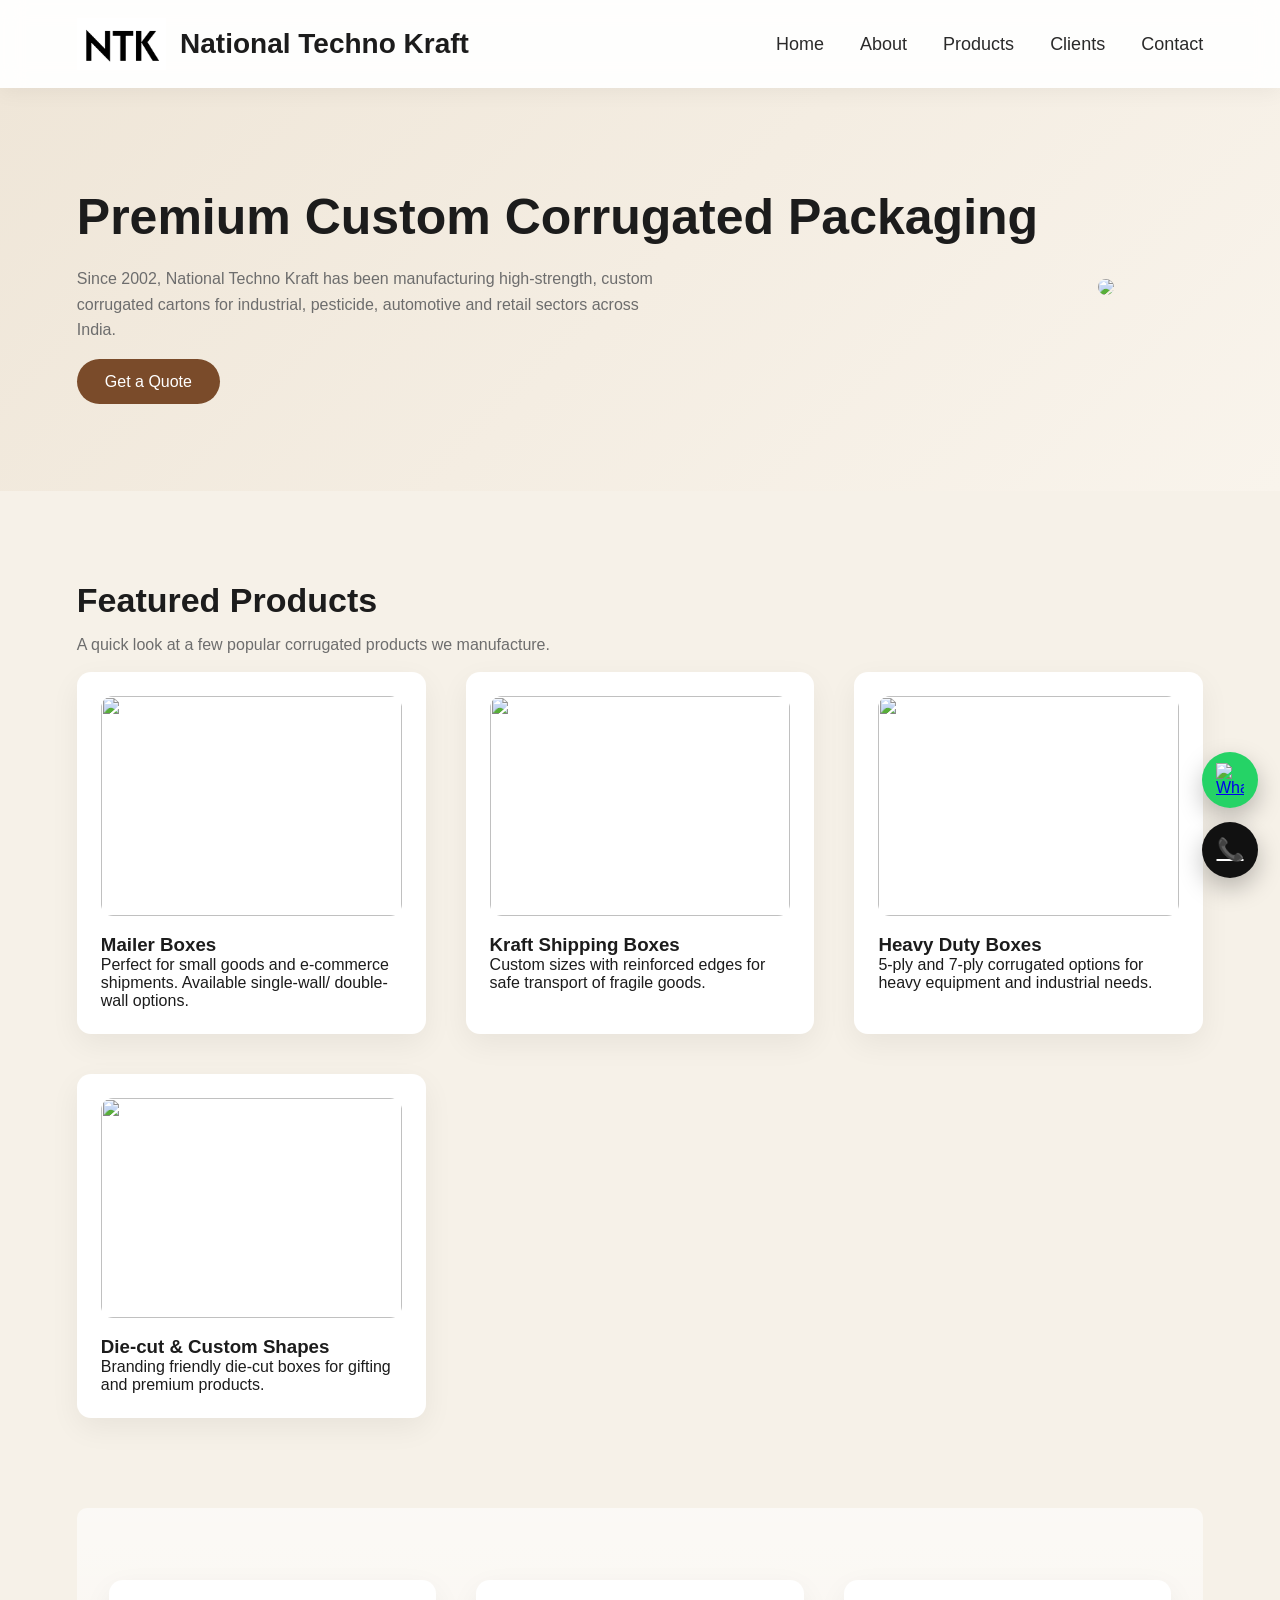
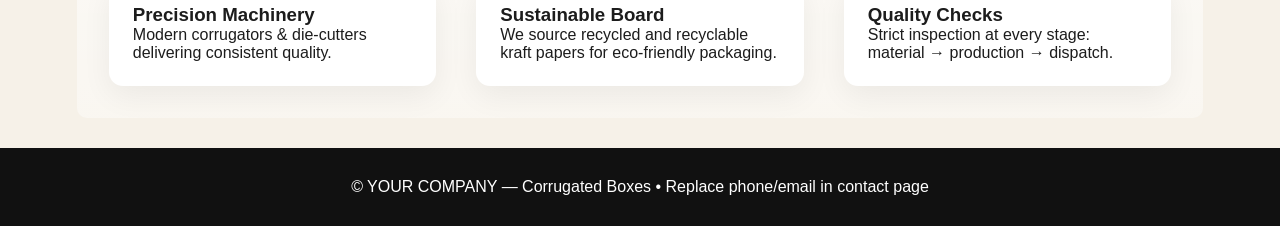
==== index.html @ a1c7ab48 "ddd" ====
<!doctype html>
<html>
<head>
  <meta charset="utf-8">
  <meta name="viewport" content="width=device-width,initial-scale=1">
  <title>YOUR COMPANY — Corrugated Boxes</title>
  <link rel="stylesheet" href="style.css">
</head>
<body>

<!-- NAV -->
<nav>
  <div class="logo brand">
  <img src="image/Capture.PNG" alt="NTK Logo">
  <span>National Techno Kraft</span>
</div>

<div class="menu-toggle">☰</div>

  <div class="navlinks">
    <a href="index.html">Home</a>
    <a href="about.html">About</a>
    <a href="products.html">Products</a>
    <a href="clients.html">Clients</a>
    <a href="contact.html">Contact</a>
  </div>
</nav>

<!-- HERO -->
<header class="hero">
  <div class="hero-inner">
    <div>
      <h1>Premium Custom Corrugated Packaging</h1>
      <p>
        Since 2002, National Techno Kraft has been manufacturing high-strength,
        custom corrugated cartons for industrial, pesticide, automotive
        and retail sectors across India.
      </p>
      <a href="contact.html" class="cta-btn">Get a Quote</a>
    </div>

    <div>
      <img src="image/cb-removebg-preview.png" 
           style="width:100%;max-width:420px;border-radius:14px;">
    </div>
  </div>
</header>

<!-- FEATURED PRODUCTS ON HOME -->
<section>
  <div class="section-title">
    <h2>Featured Products</h2>
  </div>
  <p class="section-sub">A quick look at a few popular corrugated products we manufacture.</p>

  <div class="grid" style="margin-top:18px">
    <div class="card reveal">
      <img src="https://source.unsplash.com/600x400/?mailer,box,kraft" alt="">
      <h3>Mailer Boxes</h3>
      <p>Perfect for small goods and e-commerce shipments. Available single-wall/ double-wall options.</p>
    </div>

    <div class="card reveal">
      <img src="https://source.unsplash.com/600x400/?shipping,box,kraft" alt="">
      <h3>Kraft Shipping Boxes</h3>
      <p>Custom sizes with reinforced edges for safe transport of fragile goods.</p>
    </div>

    <div class="card reveal">
      <img src="https://source.unsplash.com/600x400/?industrial,box,corrugated" alt="">
      <h3>Heavy Duty Boxes</h3>
      <p>5-ply and 7-ply corrugated options for heavy equipment and industrial needs.</p>
    </div>

    <div class="card reveal">
      <img src="https://source.unsplash.com/600x400/?diecut,box,packaging" alt="">
      <h3>Die-cut & Custom Shapes</h3>
      <p>Branding friendly die-cut boxes for gifting and premium products.</p>
    </div>
  </div>
</section>

<!-- WHY CHOOSE US -->
<section style="background:linear-gradient(180deg, rgba(255,255,255,0.6), rgba(255,255,255,0.4));border-radius:10px;margin:0 6% 30px 6%;padding:32px;">
  <div class="grid">
    <div class="card reveal">
      <h3>Precision Machinery</h3>
      <p>Modern corrugators & die-cutters delivering consistent quality.</p>
    </div>
    <div class="card reveal">
      <h3>Sustainable Board</h3>
      <p>We source recycled and recyclable kraft papers for eco-friendly packaging.</p>
    </div>
    <div class="card reveal">
      <h3>Quality Checks</h3>
      <p>Strict inspection at every stage: material → production → dispatch.</p>
    </div>
  </div>
</section>

<footer>
  © YOUR COMPANY — Corrugated Boxes • Replace phone/email in contact page
</footer>

<!-- FLOATING CONTACT -->
<div class="float-wrap">
  <a class="float-btn float-whatsapp" href="https://wa.me/919310332111" target="_blank" title="WhatsApp"><img src="https://upload.wikimedia.org/wikipedia/commons/6/6b/WhatsApp.svg" alt="WhatsApp"></a>
  <a class="float-btn float-call" href="tel:+919310332111" title="Call">📞</a>
</div>

<script src="script.js"></script>
</body>
</html>
---- style.css ----
:root{
--bg-main:#f6f1e8;
--bg-soft:#efe6d8;
--bg-card:#ffffff;
--accent:#7a4b2a;
--accent-light:#a26a42;
--text-dark:#1c1c1c;
--text-muted:#6d6d6d;
--shadow-soft:0 10px 30px rgba(0,0,0,0.06);
--radius:14px;
}

*{box-sizing:border-box;margin:0;padding:0}

body{
font-family:'Poppins',sans-serif;
background:var(--bg-main);
color:var(--text-dark);
}

/* NAVBAR */

nav{
position:sticky;
top:0;
background:rgba(255,255,255,0.9);
backdrop-filter:blur(12px);
-webkit-backdrop-filter:blur(12px);
padding:18px 6%;
display:flex;
align-items:center;
justify-content:space-between;
z-index:1000;
box-shadow:0 4px 20px rgba(0,0,0,0.05);
}

.brand{
display:flex;
align-items:center;
gap:14px;
}

.brand img{height:52px}

.brand span{
font-size:28px;
font-weight:600;
}

/* DESKTOP NAV */

.navlinks{
display:flex;
gap:36px;
}

.navlinks a{
text-decoration:none;
color:#2a2a2a;
font-size:18px;
font-weight:500;
}

/* MOBILE BUTTON */

.menu-toggle{
display:none;
font-size:30px;
cursor:pointer;
color:var(--accent);
}

/* HERO */

.hero{
padding:100px 6%;
background:linear-gradient(135deg,var(--bg-soft),#f9f4ec);
}

.hero-inner{
display:flex;
align-items:center;
gap:60px;
flex-wrap:wrap;
}

.hero h1{
font-size:50px;
margin-bottom:20px;
}

.hero p{
max-width:600px;
color:var(--text-muted);
margin-bottom:30px;
line-height:1.6;
}

.cta-btn{
background:var(--accent);
color:white;
padding:14px 28px;
border-radius:30px;
text-decoration:none;
}

/* SECTIONS */

section{padding:90px 6%}

section h2{font-size:34px;margin-bottom:16px}

.section-sub{color:var(--text-muted);max-width:600px}

/* CARDS */

.grid{
display:grid;
grid-template-columns:repeat(auto-fit,minmax(280px,1fr));
gap:40px;
margin-top:40px;
}

.card{
background:white;
border-radius:14px;
padding:24px;
box-shadow:var(--shadow-soft);
transition:.3s;
}

.card:hover{transform:translateY(-8px)}

.card img{
width:100%;
height:220px;
object-fit:cover;
border-radius:12px;
margin-bottom:18px;
}

/* CLIENTS */

.clients-logos{
display:grid;
grid-template-columns:repeat(auto-fit,minmax(180px,1fr));
gap:30px;
margin-top:40px;
}

.client-logo{
background:white;
padding:20px;
border-radius:14px;
box-shadow:var(--shadow-soft);
display:flex;
justify-content:center;
}

/* FOOTER */

footer{
background:#111;
color:white;
text-align:center;
padding:30px;
}

/* FLOATING BUTTONS */

.float-wrap{
position:fixed;
bottom:22px;
right:22px;
display:flex;
flex-direction:column;
gap:14px;
z-index:9999;
}

.float-btn{
width:56px;
height:56px;
border-radius:50%;
display:flex;
align-items:center;
justify-content:center;
box-shadow:0 10px 25px rgba(0,0,0,.25);
}

.float-whatsapp{background:#25D366}

.float-call{
background:#111;
color:white;
font-size:22px;
}

.float-whatsapp img{width:28px}

/* ANIMATION */

.reveal{
opacity:0;
transform:translateY(40px);
transition:.8s;
}

.reveal.show{
opacity:1;
transform:none;
}

/* MOBILE */

@media(max-width:768px){

.menu-toggle{display:block}

.navlinks{
position:fixed;
top:0;
left:-260px;
height:100vh;
width:240px;
background:linear-gradient(180deg,#f6efe6,#efe3d2);
padding-top:110px;
display:flex;
flex-direction:column;
gap:24px;
box-shadow:6px 0 30px rgba(0,0,0,.15);
transition:.4s;
}

.navlinks.open{left:0}

.navlinks a{
font-size:19px;
padding-left:28px;
color:#7a4b2a;
}

.hero-inner{flex-direction:column}

.hero h1{font-size:32px}

.brand span{font-size:20px}

.brand img{height:40px}

}
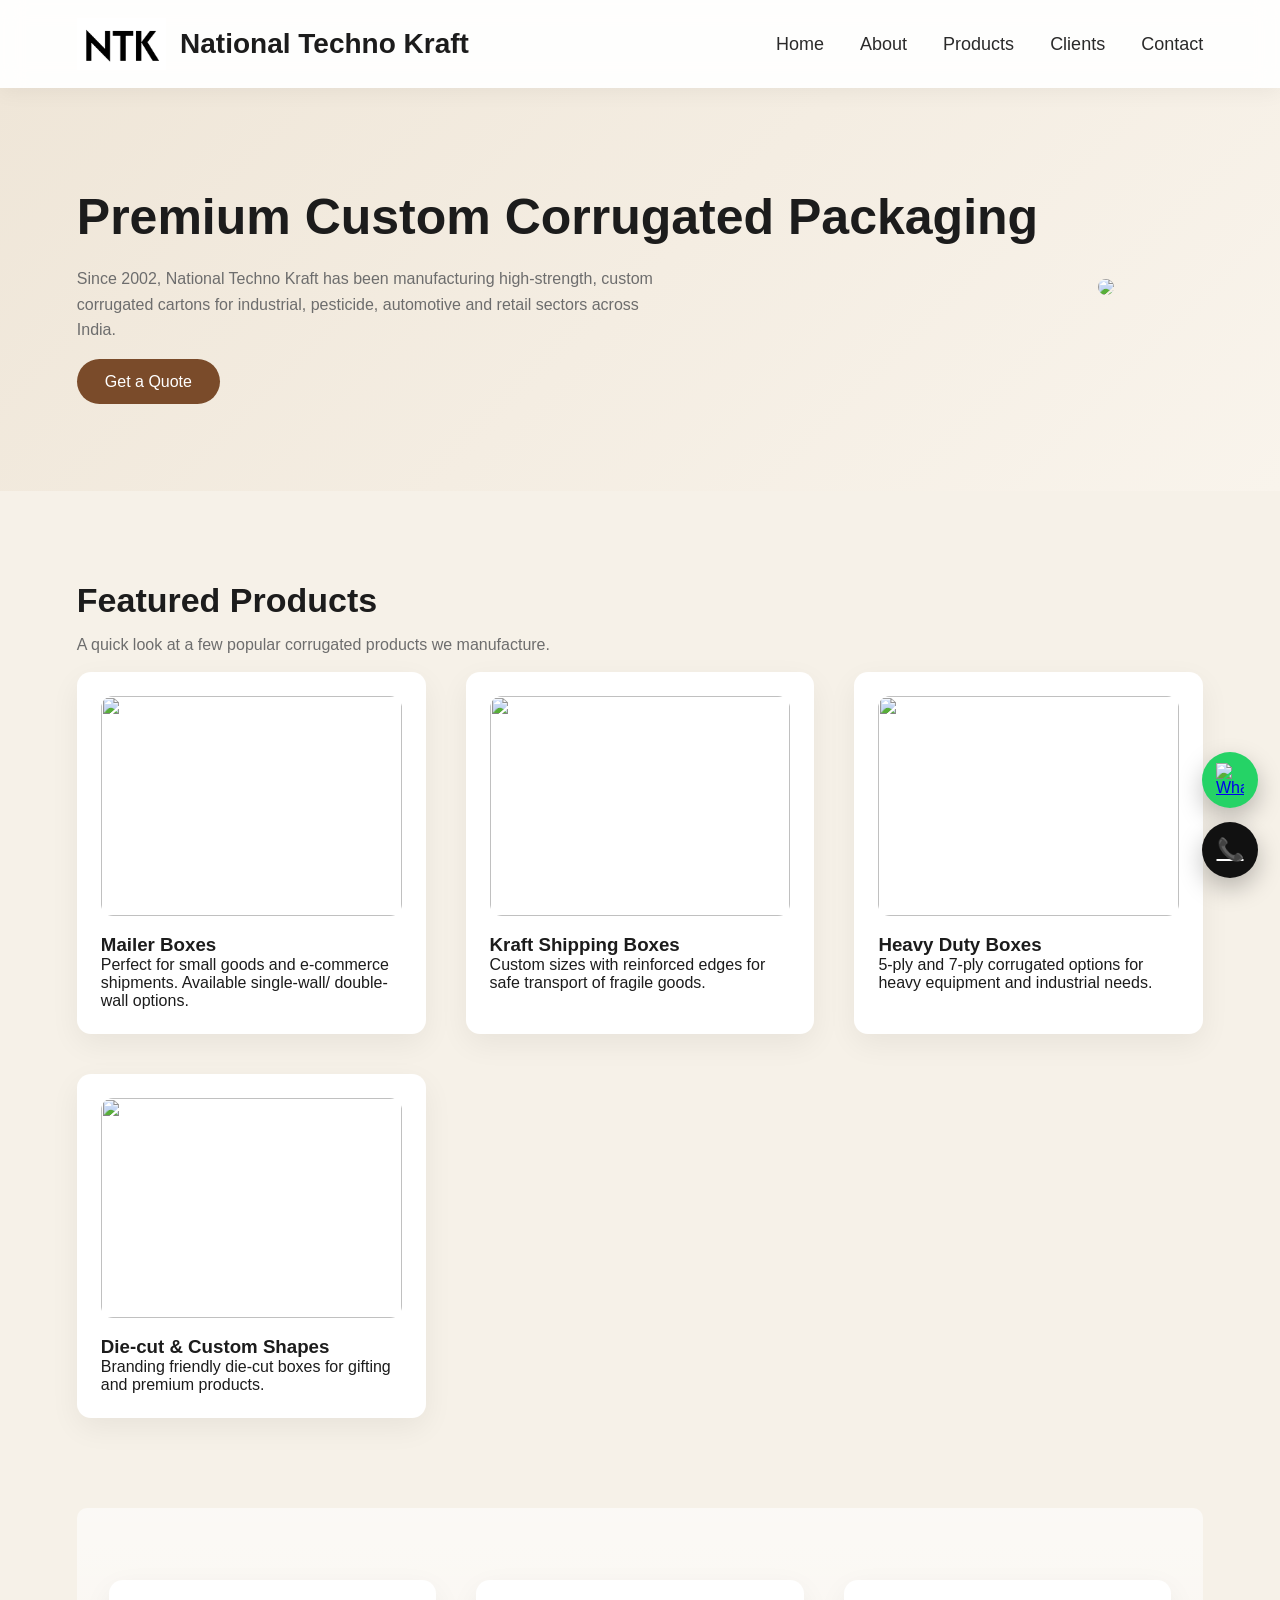
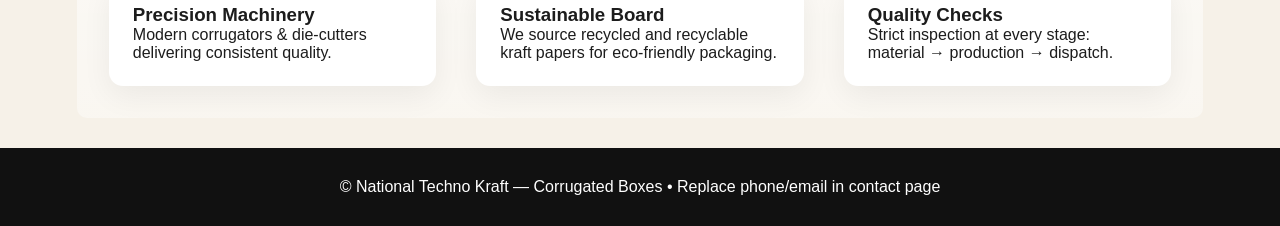
==== commit 931359d7: "push" ====
--- a/index.html
+++ b/index.html
@@ -3,7 +3,7 @@
 <head>
   <meta charset="utf-8">
   <meta name="viewport" content="width=device-width,initial-scale=1">
-  <title>YOUR COMPANY — Corrugated Boxes</title>
+  <title>National Techno Kraft — Corrugated Boxes</title>
   <link rel="stylesheet" href="style.css">
 </head>
 <body>
@@ -99,7 +99,7 @@
 </section>
 
 <footer>
-  © YOUR COMPANY — Corrugated Boxes • Replace phone/email in contact page
+  © National Techno Kraft — Corrugated Boxes • Replace phone/email in contact page
 </footer>
 
 <!-- FLOATING CONTACT -->
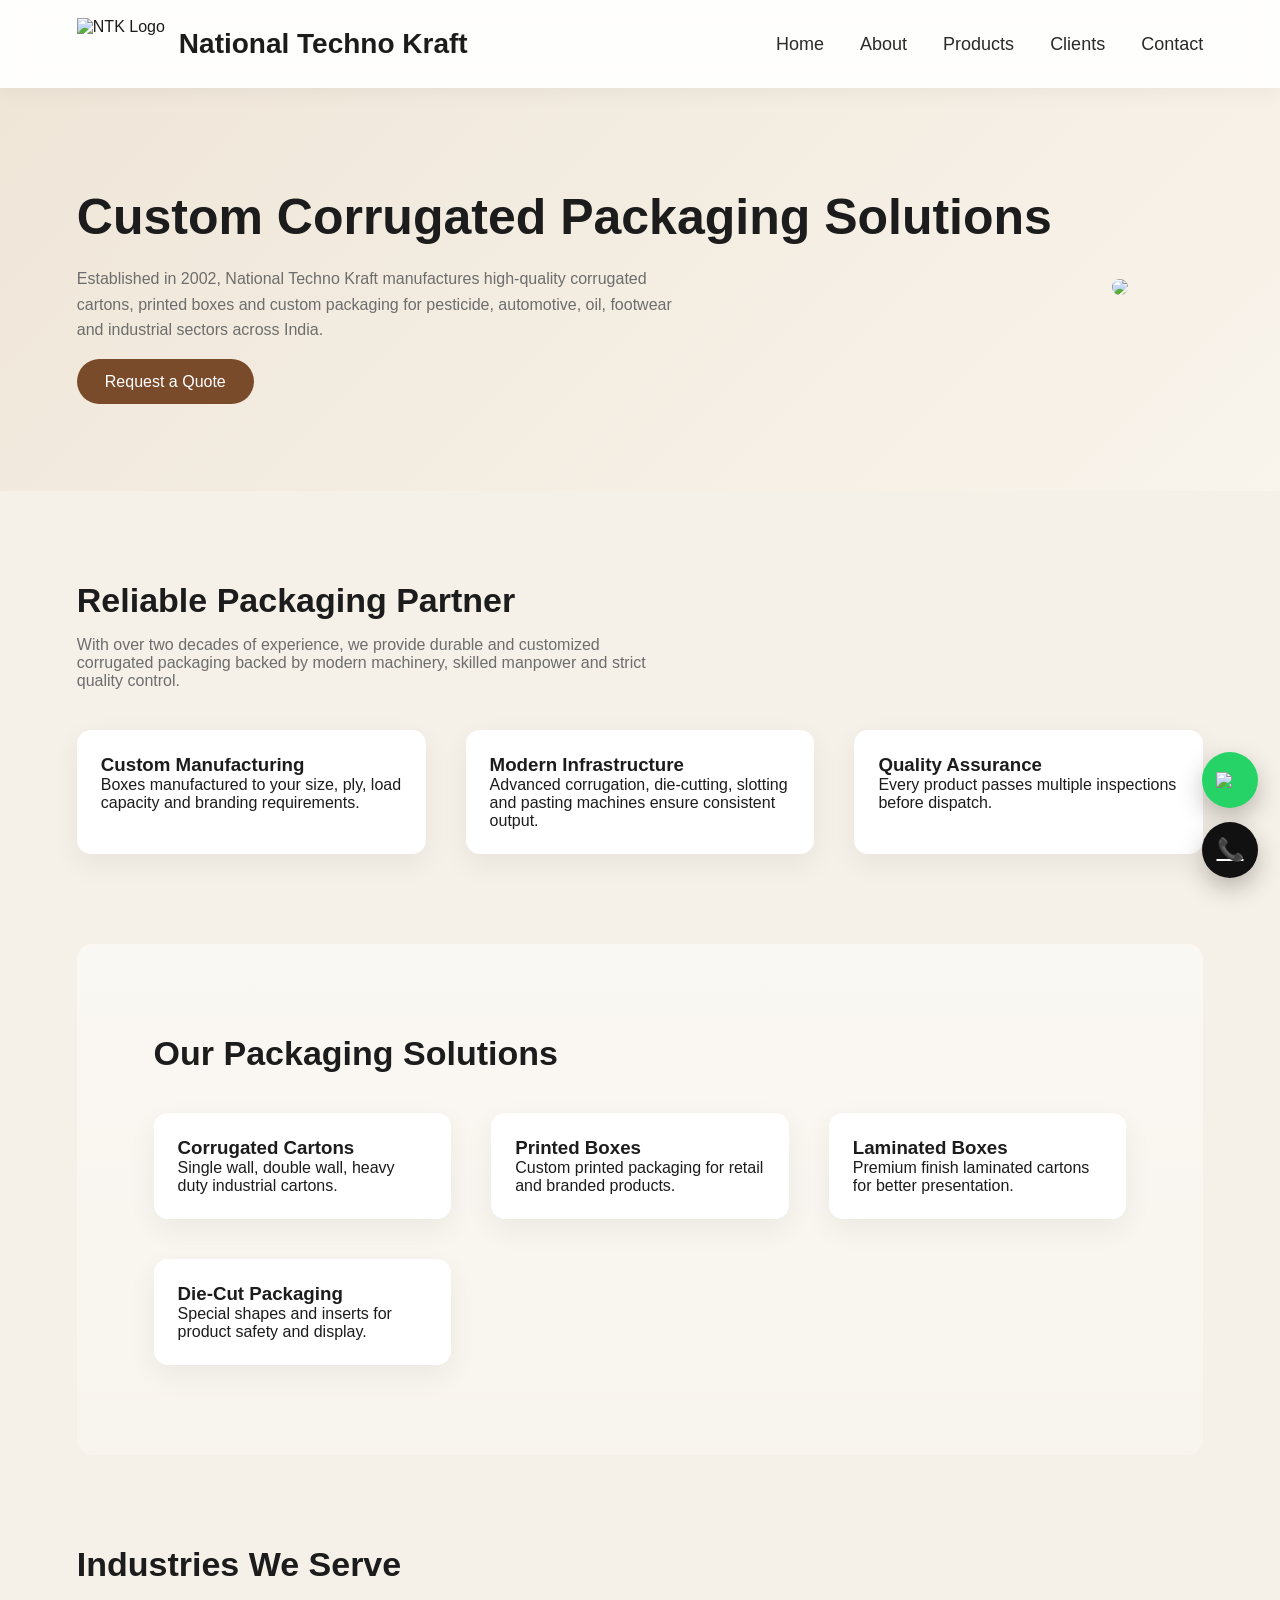
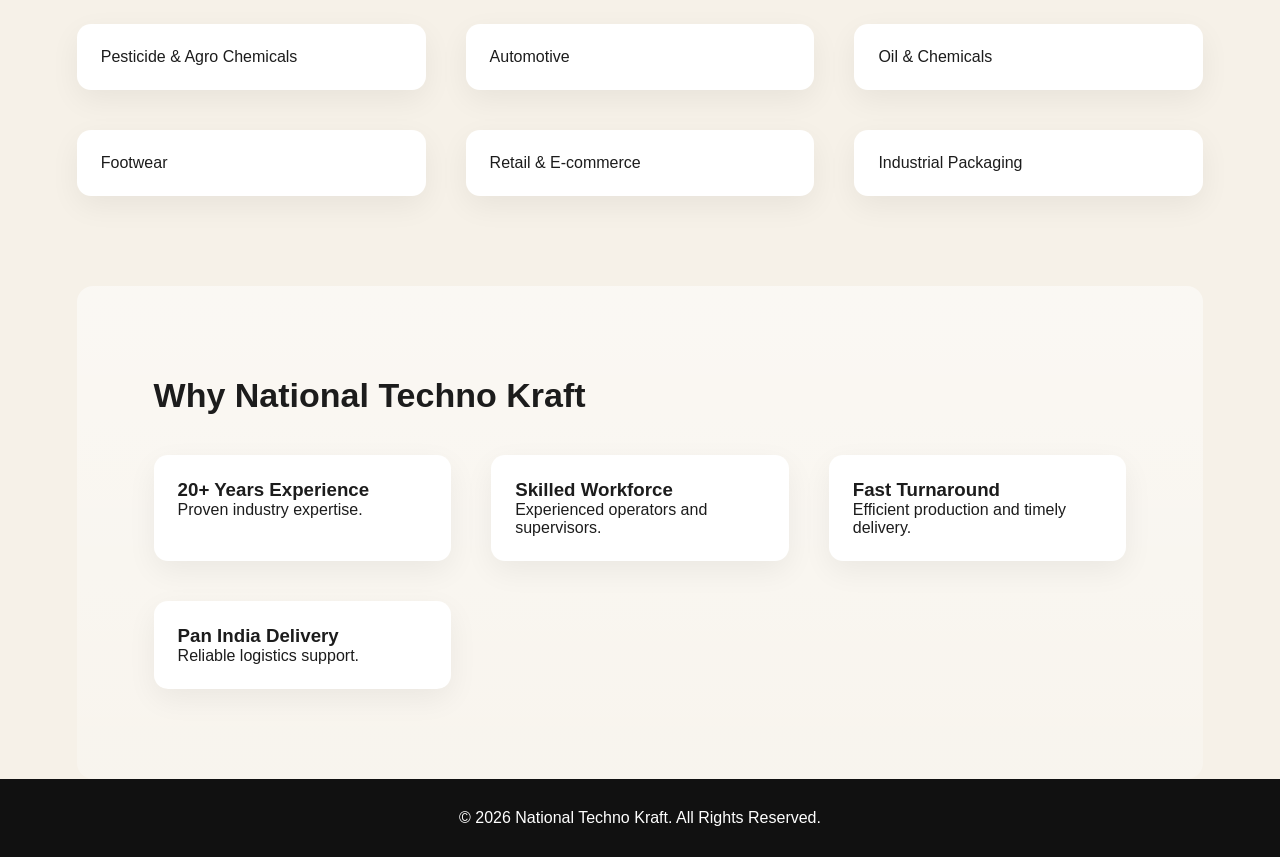
==== commit 29ff2db5: "ddd" ====
--- a/index.html
+++ b/index.html
@@ -1,113 +1,186 @@
 <!doctype html>
 <html>
 <head>
-  <meta charset="utf-8">
-  <meta name="viewport" content="width=device-width,initial-scale=1">
-  <title>National Techno Kraft — Corrugated Boxes</title>
-  <link rel="stylesheet" href="style.css">
+<meta charset="utf-8">
+<meta name="viewport" content="width=device-width,initial-scale=1">
+<title>National Techno Kraft — Corrugated Packaging Manufacturer</title>
+<link rel="stylesheet" href="style.css">
 </head>
+
 <body>
 
-<!-- NAV -->
 <nav>
-  <div class="logo brand">
-  <img src="image/Capture.PNG" alt="NTK Logo">
-  <span>National Techno Kraft</span>
+<div class="logo brand">
+<img src="image/capture.png" alt="NTK Logo">
+<span>National Techno Kraft</span>
 </div>
 
 <div class="menu-toggle">☰</div>
 
-  <div class="navlinks">
-    <a href="index.html">Home</a>
-    <a href="about.html">About</a>
-    <a href="products.html">Products</a>
-    <a href="clients.html">Clients</a>
-    <a href="contact.html">Contact</a>
-  </div>
+<div class="navlinks">
+<a href="index.html">Home</a>
+<a href="about.html">About</a>
+<a href="products.html">Products</a>
+<a href="clients.html">Clients</a>
+<a href="contact.html">Contact</a>
+</div>
 </nav>
 
 <!-- HERO -->
+
 <header class="hero">
-  <div class="hero-inner">
-    <div>
-      <h1>Premium Custom Corrugated Packaging</h1>
-      <p>
-        Since 2002, National Techno Kraft has been manufacturing high-strength,
-        custom corrugated cartons for industrial, pesticide, automotive
-        and retail sectors across India.
-      </p>
-      <a href="contact.html" class="cta-btn">Get a Quote</a>
-    </div>
+<div class="hero-inner">
 
-    <div>
-      <img src="image/cb-removebg-preview.png" 
-           style="width:100%;max-width:420px;border-radius:14px;">
-    </div>
-  </div>
+<div>
+<h1>Custom Corrugated Packaging Solutions</h1>
+
+<p>
+Established in 2002, National Techno Kraft manufactures high-quality corrugated cartons, printed boxes and custom packaging for pesticide, automotive, oil, footwear and industrial sectors across India.
+</p>
+
+<a href="contact.html" class="cta-btn">Request a Quote</a>
+</div>
+
+<div>
+<img src="image/cb-removebg-preview.png" style="width:100%;max-width:420px;border-radius:14px;">
+</div>
+
+</div>
 </header>
 
-<!-- FEATURED PRODUCTS ON HOME -->
+<!-- ABOUT PREVIEW -->
+
 <section>
-  <div class="section-title">
-    <h2>Featured Products</h2>
-  </div>
-  <p class="section-sub">A quick look at a few popular corrugated products we manufacture.</p>
 
-  <div class="grid" style="margin-top:18px">
-    <div class="card reveal">
-      <img src="https://source.unsplash.com/600x400/?mailer,box,kraft" alt="">
-      <h3>Mailer Boxes</h3>
-      <p>Perfect for small goods and e-commerce shipments. Available single-wall/ double-wall options.</p>
-    </div>
+<h2>Reliable Packaging Partner</h2>
 
-    <div class="card reveal">
-      <img src="https://source.unsplash.com/600x400/?shipping,box,kraft" alt="">
-      <h3>Kraft Shipping Boxes</h3>
-      <p>Custom sizes with reinforced edges for safe transport of fragile goods.</p>
-    </div>
+<p class="section-sub">
+With over two decades of experience, we provide durable and customized corrugated packaging backed by modern machinery, skilled manpower and strict quality control.
+</p>
 
-    <div class="card reveal">
-      <img src="https://source.unsplash.com/600x400/?industrial,box,corrugated" alt="">
-      <h3>Heavy Duty Boxes</h3>
-      <p>5-ply and 7-ply corrugated options for heavy equipment and industrial needs.</p>
-    </div>
+<div class="grid">
 
-    <div class="card reveal">
-      <img src="https://source.unsplash.com/600x400/?diecut,box,packaging" alt="">
-      <h3>Die-cut & Custom Shapes</h3>
-      <p>Branding friendly die-cut boxes for gifting and premium products.</p>
-    </div>
-  </div>
+<div class="card reveal">
+<h3>Custom Manufacturing</h3>
+<p>
+Boxes manufactured to your size, ply, load capacity and branding requirements.
+</p>
+</div>
+
+<div class="card reveal">
+<h3>Modern Infrastructure</h3>
+<p>
+Advanced corrugation, die-cutting, slotting and pasting machines ensure consistent output.
+</p>
+</div>
+
+<div class="card reveal">
+<h3>Quality Assurance</h3>
+<p>
+Every product passes multiple inspections before dispatch.
+</p>
+</div>
+
+</div>
+
 </section>
 
-<!-- WHY CHOOSE US -->
-<section style="background:linear-gradient(180deg, rgba(255,255,255,0.6), rgba(255,255,255,0.4));border-radius:10px;margin:0 6% 30px 6%;padding:32px;">
-  <div class="grid">
-    <div class="card reveal">
-      <h3>Precision Machinery</h3>
-      <p>Modern corrugators & die-cutters delivering consistent quality.</p>
-    </div>
-    <div class="card reveal">
-      <h3>Sustainable Board</h3>
-      <p>We source recycled and recyclable kraft papers for eco-friendly packaging.</p>
-    </div>
-    <div class="card reveal">
-      <h3>Quality Checks</h3>
-      <p>Strict inspection at every stage: material → production → dispatch.</p>
-    </div>
-  </div>
+<!-- PRODUCTS -->
+
+<section style="background:linear-gradient(180deg,#ffffff80,#ffffff40);border-radius:16px;margin:0 6%;">
+
+<h2>Our Packaging Solutions</h2>
+
+<div class="grid">
+
+<div class="card reveal">
+<h3>Corrugated Cartons</h3>
+<p>Single wall, double wall, heavy duty industrial cartons.</p>
+</div>
+
+<div class="card reveal">
+<h3>Printed Boxes</h3>
+<p>Custom printed packaging for retail and branded products.</p>
+</div>
+
+<div class="card reveal">
+<h3>Laminated Boxes</h3>
+<p>Premium finish laminated cartons for better presentation.</p>
+</div>
+
+<div class="card reveal">
+<h3>Die-Cut Packaging</h3>
+<p>Special shapes and inserts for product safety and display.</p>
+</div>
+
+</div>
+
+</section>
+
+<!-- INDUSTRIES -->
+
+<section>
+
+<h2>Industries We Serve</h2>
+
+<div class="grid">
+
+<div class="card reveal">Pesticide & Agro Chemicals</div>
+<div class="card reveal">Automotive</div>
+<div class="card reveal">Oil & Chemicals</div>
+<div class="card reveal">Footwear</div>
+<div class="card reveal">Retail & E-commerce</div>
+<div class="card reveal">Industrial Packaging</div>
+
+</div>
+
+</section>
+
+<!-- WHY US -->
+
+<section style="background:linear-gradient(180deg,#ffffff80,#ffffff40);border-radius:16px;margin:0 6%;">
+
+<h2>Why National Techno Kraft</h2>
+
+<div class="grid">
+
+<div class="card reveal">
+<h3>20+ Years Experience</h3>
+<p>Proven industry expertise.</p>
+</div>
+
+<div class="card reveal">
+<h3>Skilled Workforce</h3>
+<p>Experienced operators and supervisors.</p>
+</div>
+
+<div class="card reveal">
+<h3>Fast Turnaround</h3>
+<p>Efficient production and timely delivery.</p>
+</div>
+
+<div class="card reveal">
+<h3>Pan India Delivery</h3>
+<p>Reliable logistics support.</p>
+</div>
+
+</div>
+
 </section>
 
 <footer>
-  © National Techno Kraft — Corrugated Boxes • Replace phone/email in contact page
+© 2026 National Techno Kraft. All Rights Reserved.
 </footer>
 
-<!-- FLOATING CONTACT -->
 <div class="float-wrap">
-  <a class="float-btn float-whatsapp" href="https://wa.me/919310332111" target="_blank" title="WhatsApp"><img src="https://upload.wikimedia.org/wikipedia/commons/6/6b/WhatsApp.svg" alt="WhatsApp"></a>
-  <a class="float-btn float-call" href="tel:+919310332111" title="Call">📞</a>
+<a class="float-btn float-whatsapp" href="https://wa.me/919310332111" target="_blank">
+<img src="https://upload.wikimedia.org/wikipedia/commons/6/6b/WhatsApp.svg">
+</a>
+
+<a class="float-btn float-call" href="tel:+919310332111">📞</a>
 </div>
 
 <script src="script.js"></script>
+
 </body>
 </html>
--- a/style.css
+++ b/style.css
@@ -12,11 +12,19 @@
 
 *{box-sizing:border-box;margin:0;padding:0}
 
+html, body{
+height:100%;
+}
+
 body{
+display:flex;
+flex-direction:column;
+min-height:100vh;
 font-family:'Poppins',sans-serif;
 background:var(--bg-main);
 color:var(--text-dark);
 }
+
 
 /* NAVBAR */
 
@@ -160,11 +168,13 @@
 /* FOOTER */
 
 footer{
+margin-top:auto;
 background:#111;
 color:white;
 text-align:center;
 padding:30px;
 }
+
 
 /* FLOATING BUTTONS */
 
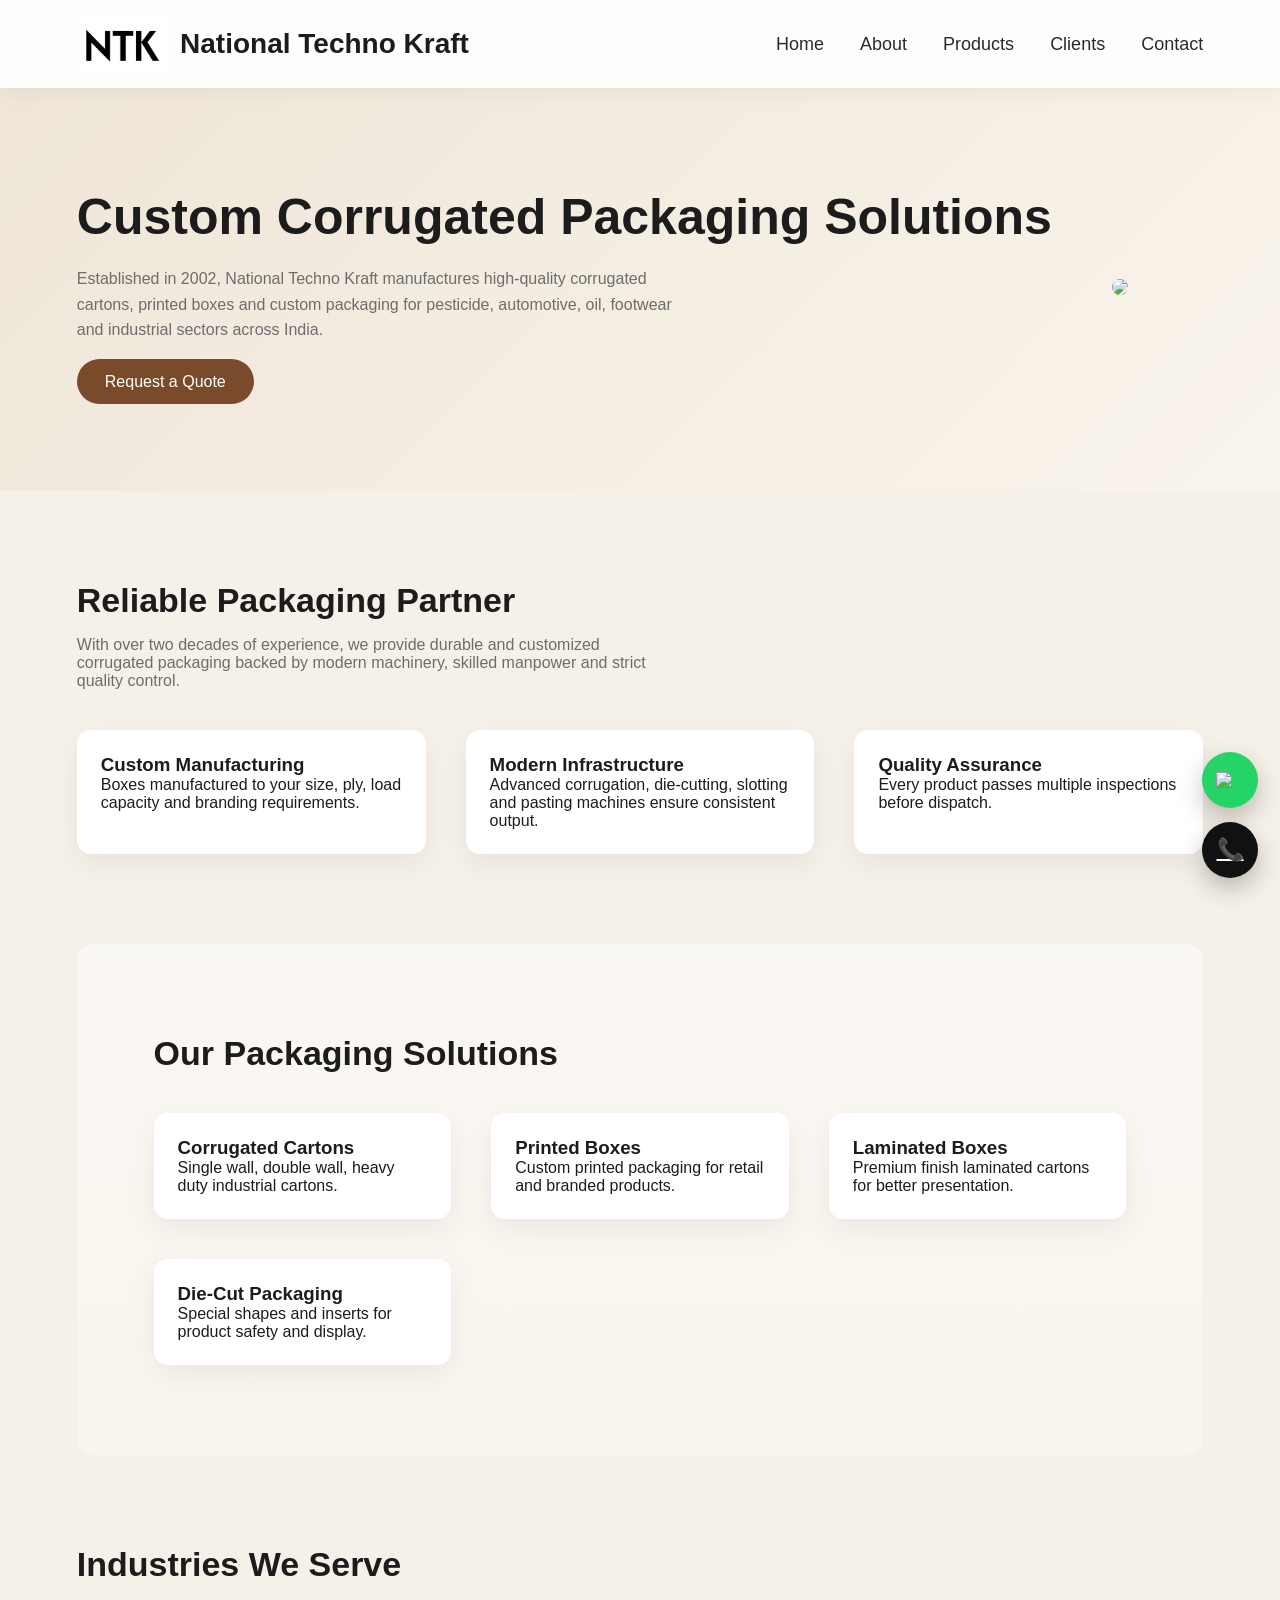
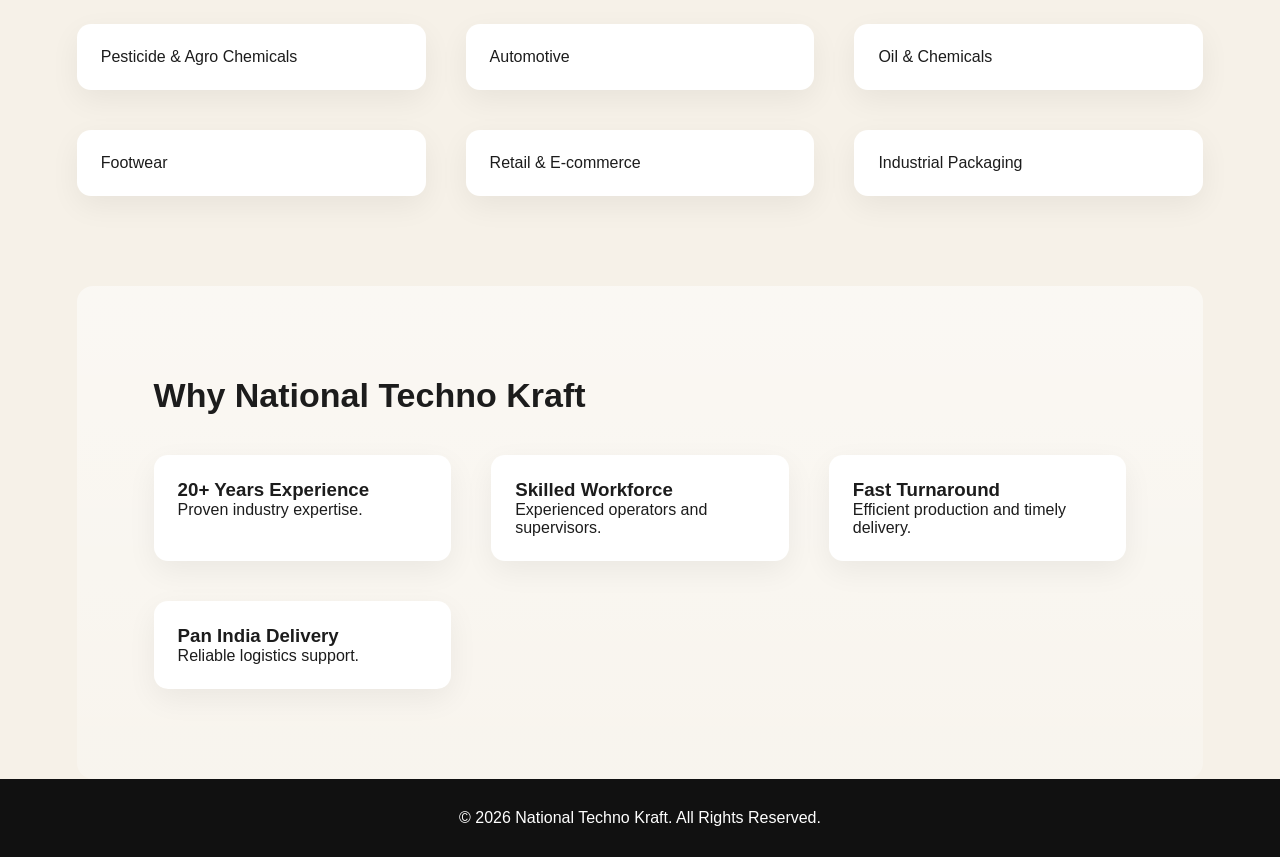
==== commit 27bfda0e: "did" ====
--- a/index.html
+++ b/index.html
@@ -11,7 +11,7 @@
 
 <nav>
 <div class="logo brand">
-<img src="image/capture.png" alt="NTK Logo">
+<img src="image/Capture.PNG" alt="NTK Logo">
 <span>National Techno Kraft</span>
 </div>
 
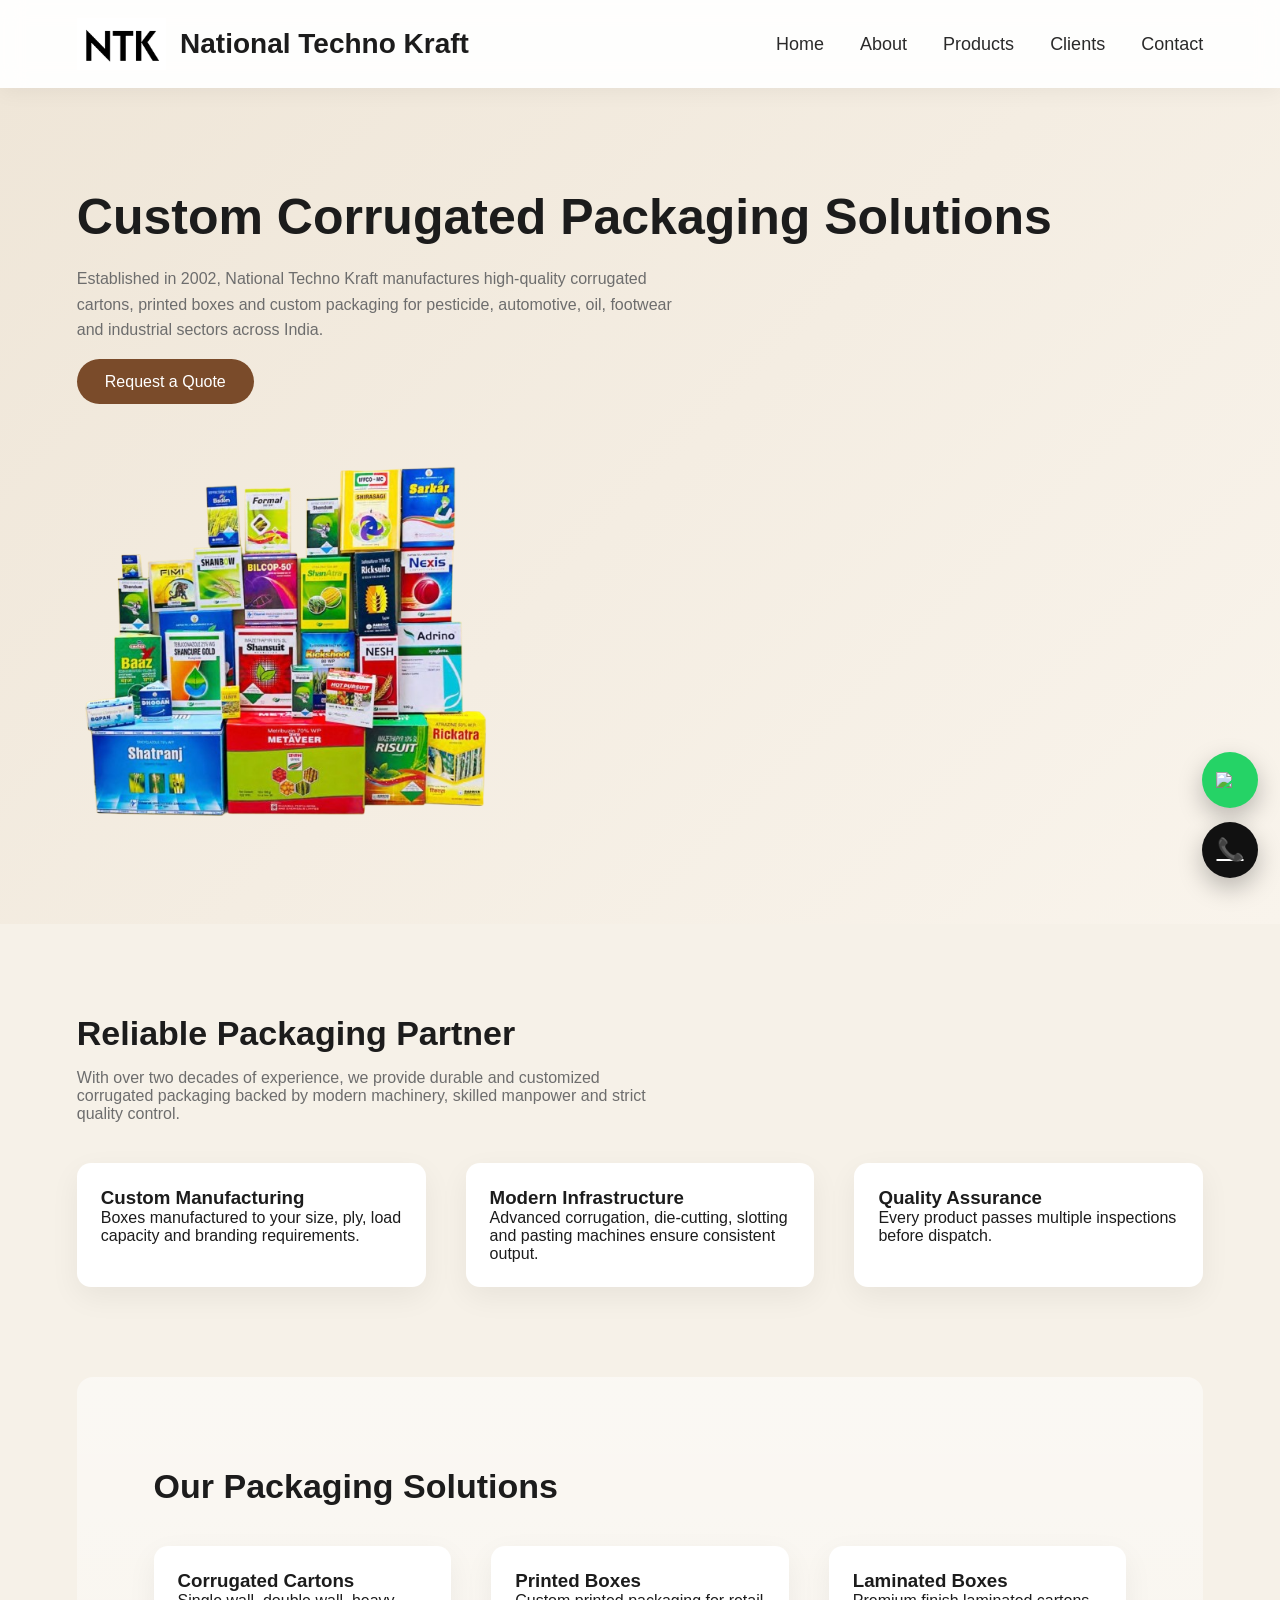
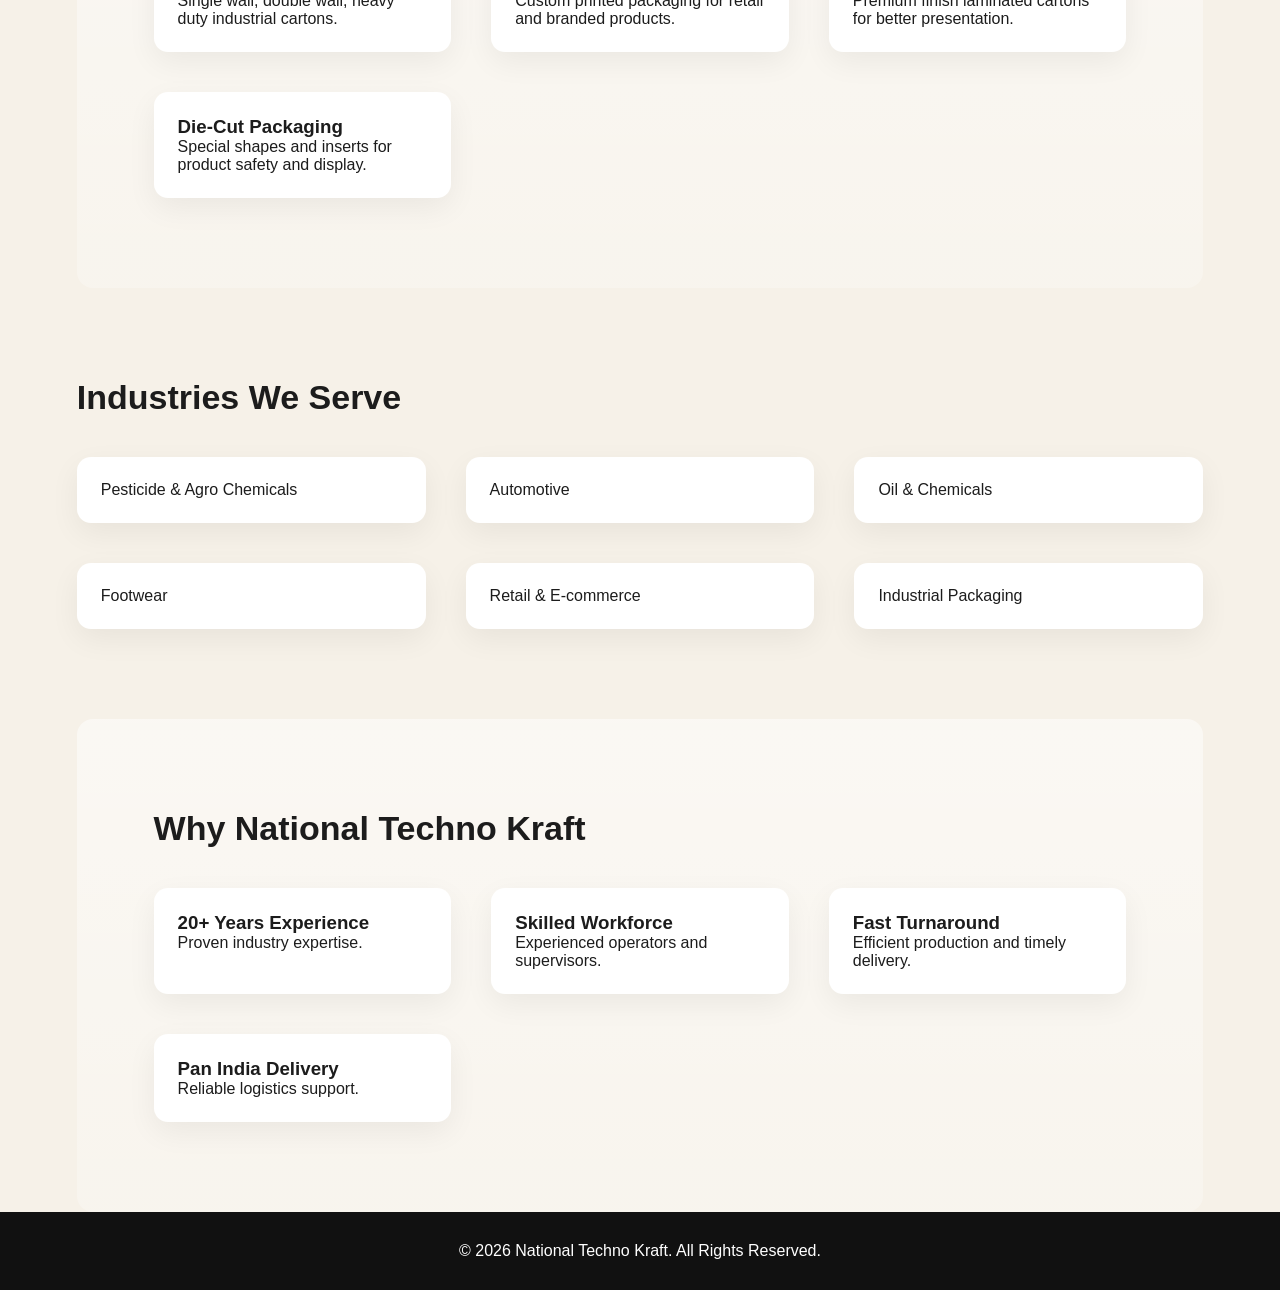
==== commit 5184666e: "dd" ====
--- a/index.html
+++ b/index.html
@@ -42,7 +42,7 @@
 </div>
 
 <div>
-<img src="image/cb-removebg-preview.png" style="width:100%;max-width:420px;border-radius:14px;">
+<img src="image/box.png" style="width:100%;max-width:420px;border-radius:14px;">
 </div>
 
 </div>
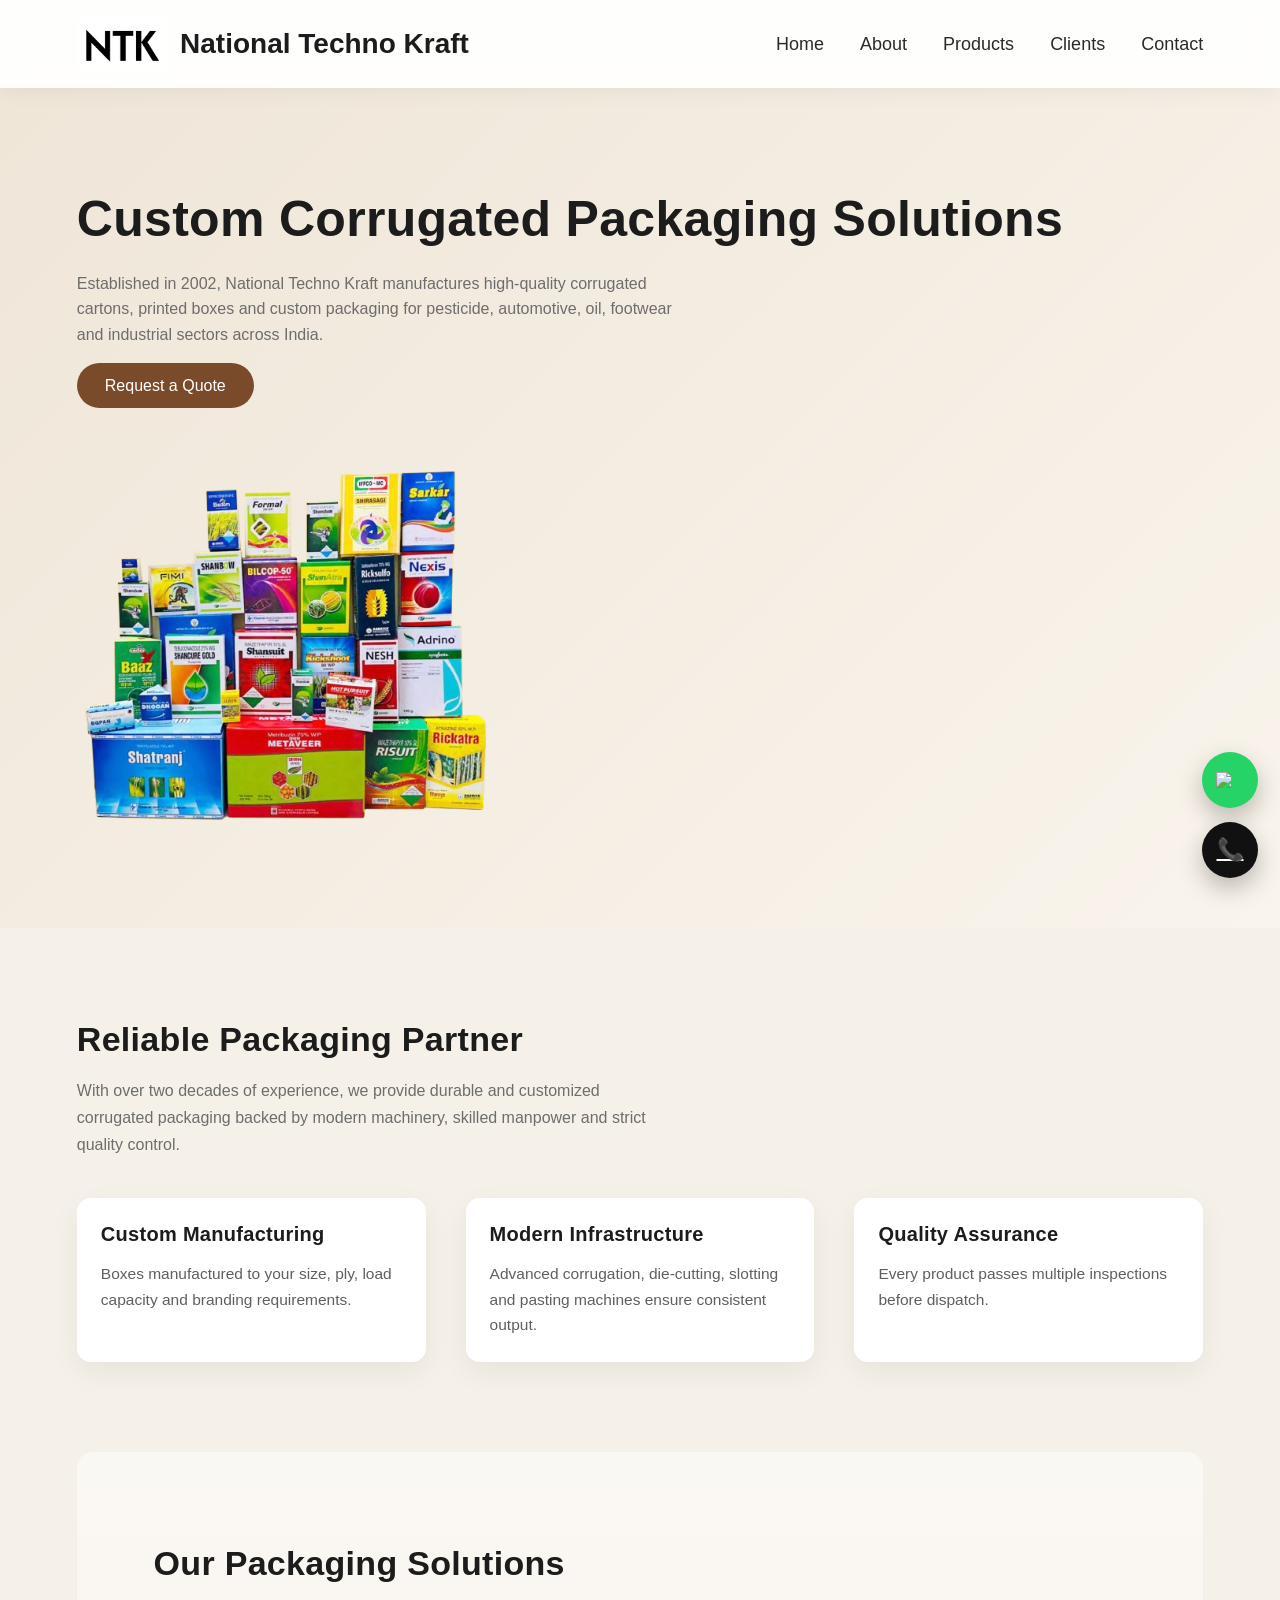
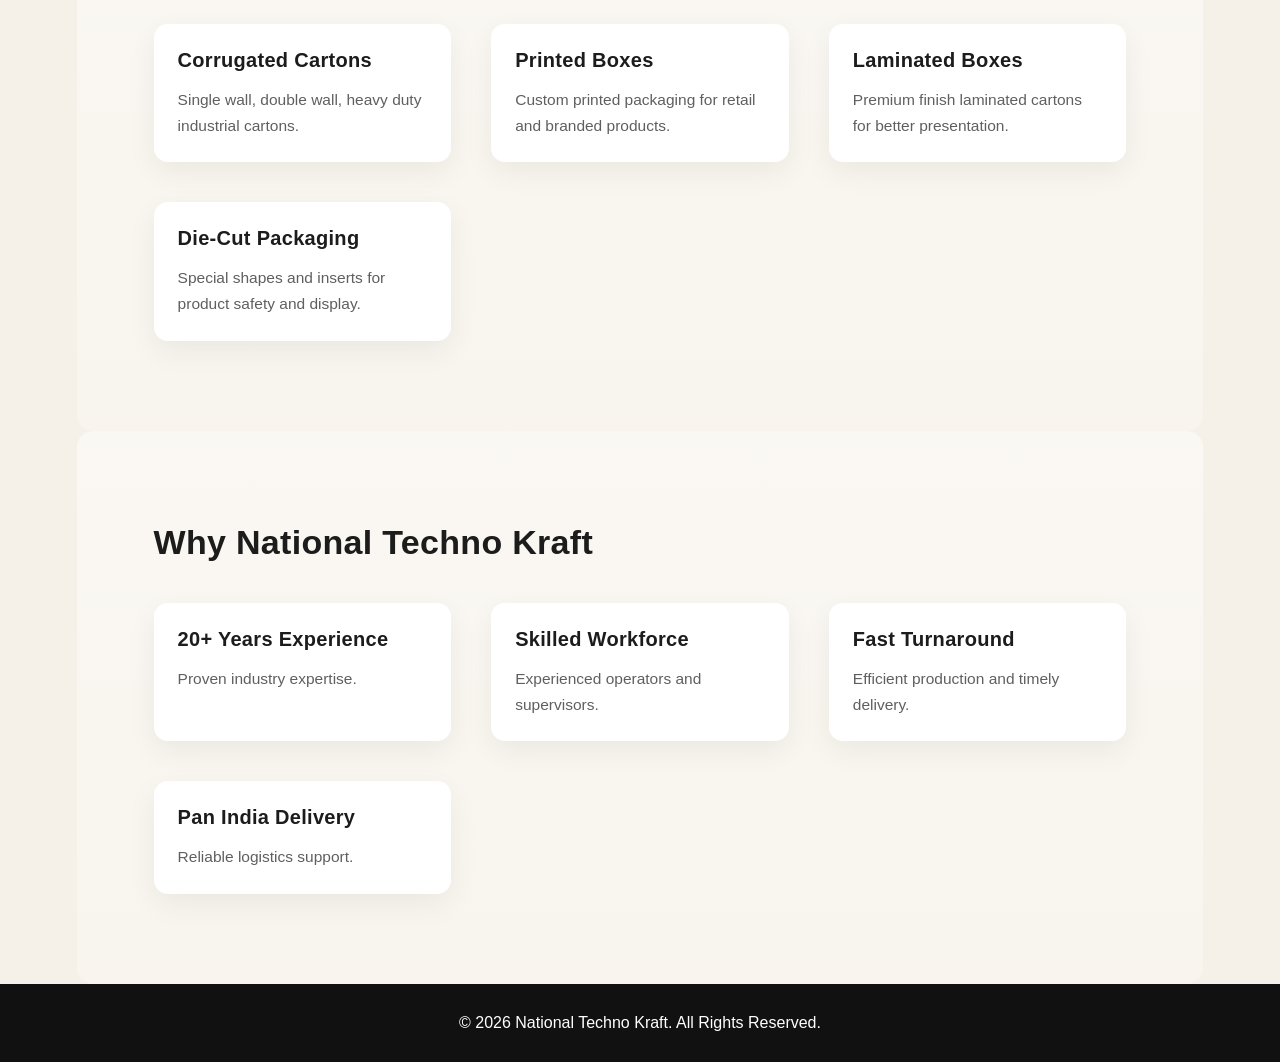
==== commit f683e53e: "dsfddf" ====
--- a/index.html
+++ b/index.html
@@ -117,24 +117,7 @@
 
 </section>
 
-<!-- INDUSTRIES -->
 
-<section>
-
-<h2>Industries We Serve</h2>
-
-<div class="grid">
-
-<div class="card reveal">Pesticide & Agro Chemicals</div>
-<div class="card reveal">Automotive</div>
-<div class="card reveal">Oil & Chemicals</div>
-<div class="card reveal">Footwear</div>
-<div class="card reveal">Retail & E-commerce</div>
-<div class="card reveal">Industrial Packaging</div>
-
-</div>
-
-</section>
 
 <!-- WHY US -->
 
--- a/style.css
+++ b/style.css
@@ -24,6 +24,73 @@
 background:var(--bg-main);
 color:var(--text-dark);
 }
+/* GLOBAL TEXT POLISH */
+
+h1,h2,h3{
+line-height:1.25;
+letter-spacing:0.3px;
+}
+
+h2{
+margin-bottom:22px;
+}
+
+h3{
+font-size:20px;
+margin-bottom:12px;
+}
+
+p{
+font-size:16px;
+line-height:1.7;
+color:#5f5f5f;
+}
+
+/* SECTION SPACING */
+
+section{
+padding:110px 6%;
+}
+
+/* CARD TYPOGRAPHY FIX */
+
+.card{
+padding:32px;
+}
+
+.card h3{
+margin-bottom:14px;
+}
+
+.card p{
+margin-top:6px;
+font-size:15.5px;
+line-height:1.65;
+}
+
+/* GRID GAP IMPROVEMENT */
+
+.grid{
+gap:45px;
+}
+
+/* MOBILE FONT ADJUST */
+
+@media(max-width:768px){
+
+p{
+font-size:15px;
+}
+
+h2{
+font-size:28px;
+}
+
+.card{
+padding:26px;
+}
+
+}
 
 
 /* NAVBAR */
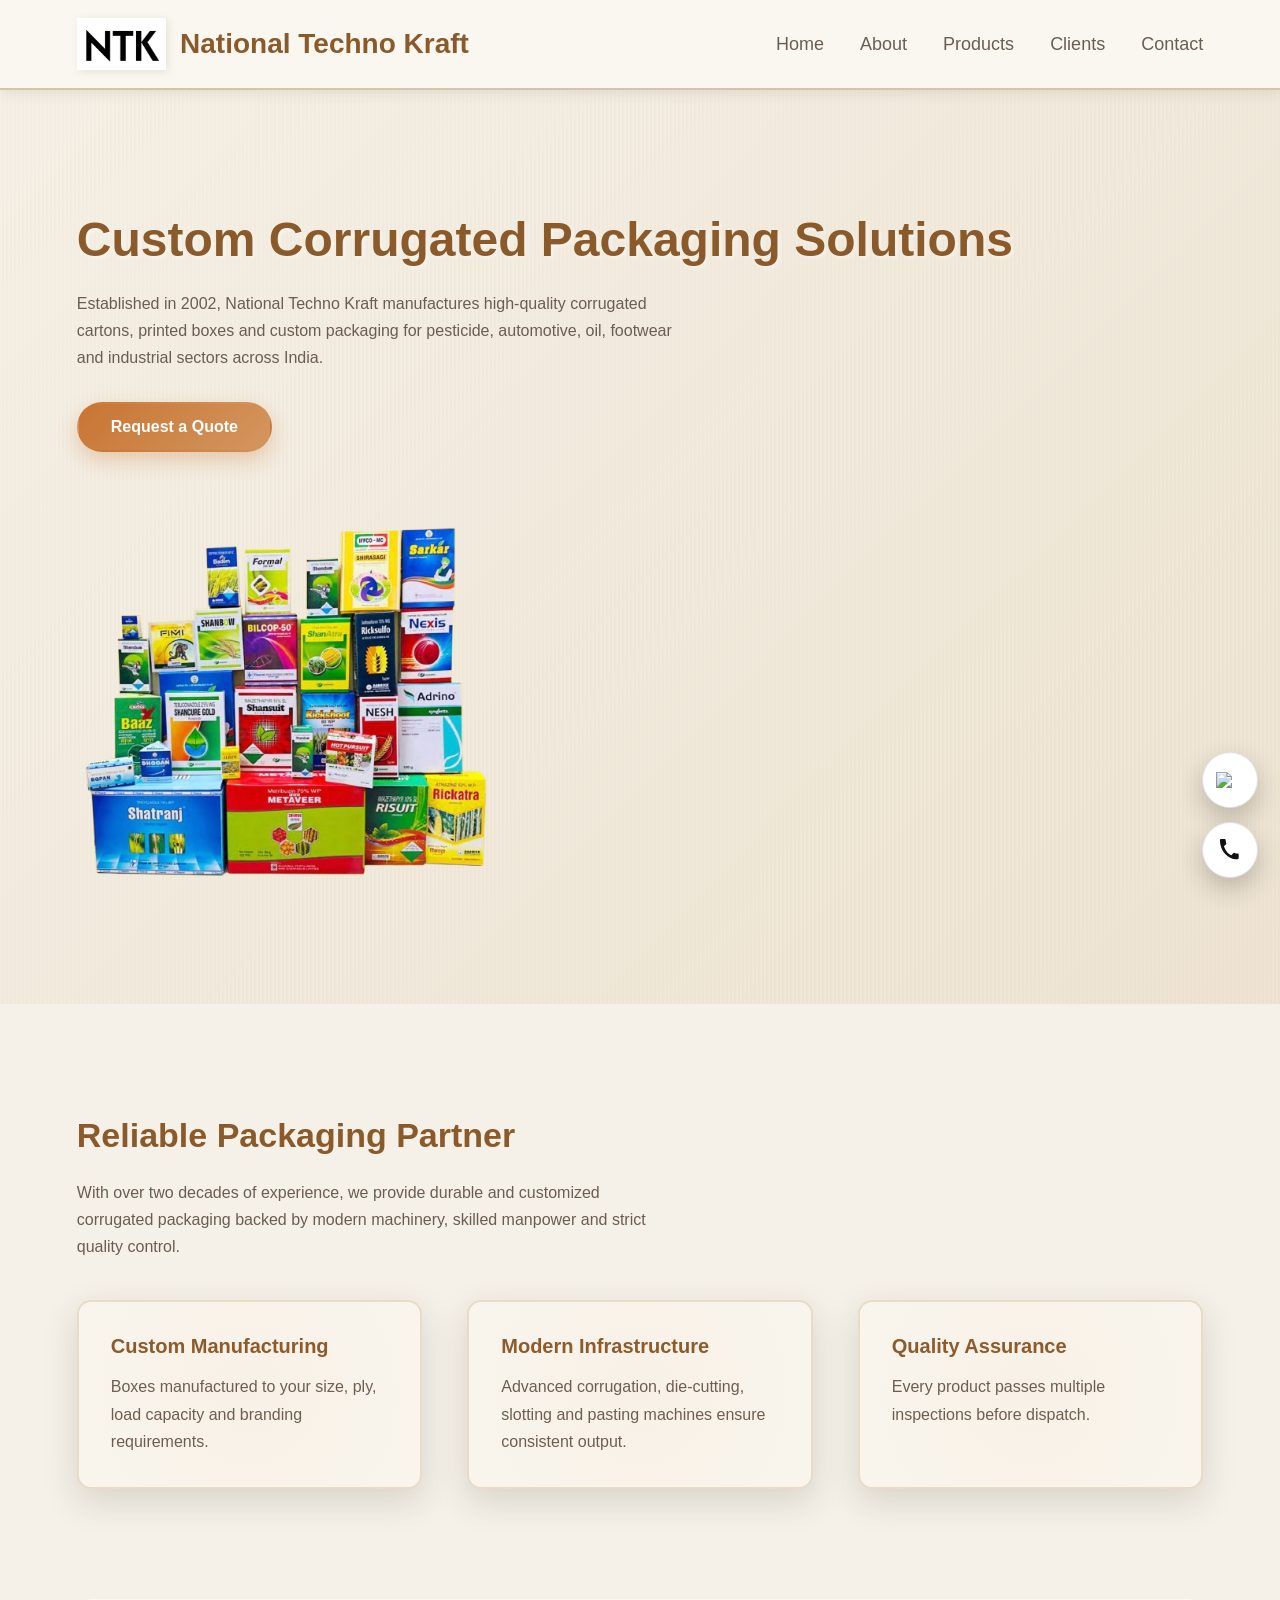
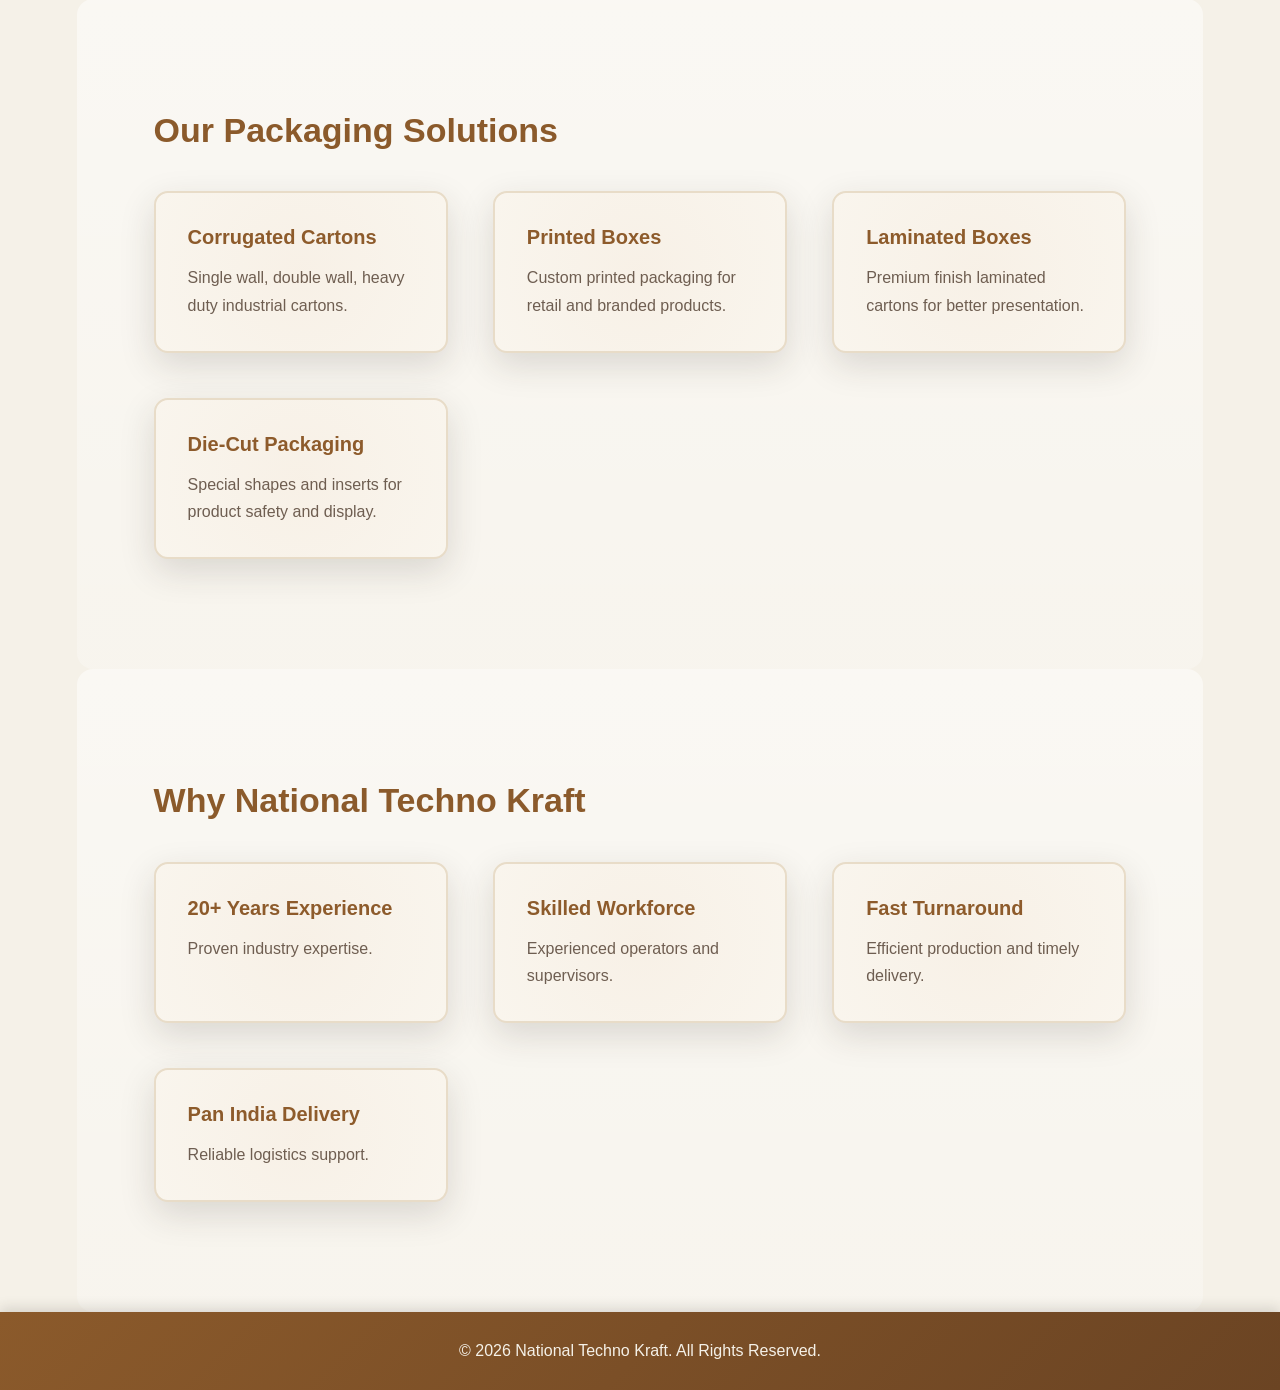
==== commit bb42ccb5: "ssss" ====
--- a/index.html
+++ b/index.html
@@ -4,7 +4,7 @@
 <meta charset="utf-8">
 <meta name="viewport" content="width=device-width,initial-scale=1">
 <title>National Techno Kraft — Corrugated Packaging Manufacturer</title>
-<link rel="stylesheet" href="style.css">
+<link rel="stylesheet" href="style.css?v=2">
 </head>
 
 <body>
@@ -160,7 +160,12 @@
 <img src="https://upload.wikimedia.org/wikipedia/commons/6/6b/WhatsApp.svg">
 </a>
 
-<a class="float-btn float-call" href="tel:+919310332111">📞</a>
+<a class="float-btn float-call" href="tel:+919310332111">
+<svg width="22" height="22" viewBox="0 0 24 24" fill="#111">
+<path d="M6.6 10.8c1.5 3 3.9 5.4 6.9 6.9l2.3-2.3c.3-.3.8-.4 1.2-.2 1 .4 2.1.6 3.2.6.7 0 1.3.6 1.3 1.3v3.6c0 .7-.6 1.3-1.3 1.3C10.7 23 1 13.3 1 1.3 1 .6 1.6 0 2.3 0H6c.7 0 1.3.6 1.3 1.3 0 1.1.2 2.2.6 3.2.1.4 0 .9-.2 1.2l-2.3 2.3z"/>
+</svg>
+</a>
+
 </div>
 
 <script src="script.js"></script>
--- a/style.css
+++ b/style.css
@@ -1,20 +1,31 @@
 :root{
---bg-main:#f6f1e8;
---bg-soft:#efe6d8;
---bg-card:#ffffff;
---accent:#7a4b2a;
---accent-light:#a26a42;
---text-dark:#1c1c1c;
---text-muted:#6d6d6d;
---shadow-soft:0 10px 30px rgba(0,0,0,0.06);
---radius:14px;
+/* BACKGROUNDS (warm beige/browns inspired by cardboard) */
+--bg-main: #f5f1e8;           /* soft cream - main page */
+--bg-soft: #e8dcc8;           /* warm sand - hero + panels */
+--bg-card: #faf7f0;           /* off-white cards for contrast */
+
+/* ACCENTS (rich browns and burnt orange for depth) */
+--accent: #c87533;            /* burnt orange/terracotta - vibrant but natural */
+--accent-light: #d4965f;      /* lighter caramel hover */
+--accent-dark: #8b5a2b;       /* deep brown for depth */
+
+/* TEXT */
+--text-dark: #2d2520;         /* dark chocolate brown for readability */
+--text-muted: #6b5d52;        /* warm medium brown */
+
+/* EFFECTS */
+--shadow-soft: 0 12px 35px rgba(45, 37, 32, 0.15);
+--shadow-hover: 0 20px 45px rgba(45, 37, 32, 0.25);
+--radius: 14px;
+
+/* SUBTLE GRADIENTS for depth */
+--gradient-warm: linear-gradient(135deg, #f5f1e8, #ede4d3);
+--gradient-accent: linear-gradient(135deg, #c87533, #d4965f);
 }
 
 *{box-sizing:border-box;margin:0;padding:0}
 
-html, body{
-height:100%;
-}
+html,body{height:100%}
 
 body{
 display:flex;
@@ -24,89 +35,33 @@
 background:var(--bg-main);
 color:var(--text-dark);
 }
-/* GLOBAL TEXT POLISH */
+
+/* TEXT */
 
 h1,h2,h3{
 line-height:1.25;
-letter-spacing:0.3px;
-}
-
-h2{
-margin-bottom:22px;
-}
-
-h3{
-font-size:20px;
-margin-bottom:12px;
+color:var(--text-dark);
 }
 
 p{
 font-size:16px;
 line-height:1.7;
-color:#5f5f5f;
-}
-
-/* SECTION SPACING */
-
-section{
-padding:110px 6%;
-}
-
-/* CARD TYPOGRAPHY FIX */
-
-.card{
-padding:32px;
-}
-
-.card h3{
-margin-bottom:14px;
-}
-
-.card p{
-margin-top:6px;
-font-size:15.5px;
-line-height:1.65;
-}
-
-/* GRID GAP IMPROVEMENT */
-
-.grid{
-gap:45px;
-}
-
-/* MOBILE FONT ADJUST */
-
-@media(max-width:768px){
-
-p{
-font-size:15px;
-}
-
-h2{
-font-size:28px;
-}
-
-.card{
-padding:26px;
-}
-
-}
-
+color:var(--text-muted);
+}
 
 /* NAVBAR */
 
 nav{
 position:sticky;
 top:0;
-background:rgba(255,255,255,0.9);
-backdrop-filter:blur(12px);
--webkit-backdrop-filter:blur(12px);
+background:var(--bg-card);
+border-bottom:2px solid #d4c4a8;
 padding:18px 6%;
 display:flex;
 align-items:center;
 justify-content:space-between;
 z-index:1000;
-box-shadow:0 4px 20px rgba(0,0,0,0.05);
+box-shadow: 0 4px 12px rgba(45, 37, 32, 0.08);
 }
 
 .brand{
@@ -115,14 +70,18 @@
 gap:14px;
 }
 
-.brand img{height:52px}
+.brand img{
+height:52px;
+filter: drop-shadow(2px 2px 4px rgba(45, 37, 32, 0.1));
+}
 
 .brand span{
 font-size:28px;
 font-weight:600;
-}
-
-/* DESKTOP NAV */
+color:var(--accent-dark);
+}
+
+/* DESKTOP MENU */
 
 .navlinks{
 display:flex;
@@ -131,16 +90,37 @@
 
 .navlinks a{
 text-decoration:none;
-color:#2a2a2a;
 font-size:18px;
 font-weight:500;
+color:var(--text-muted);
+transition: all 0.3s;
+position: relative;
+}
+
+.navlinks a::after {
+content: '';
+position: absolute;
+bottom: -4px;
+left: 0;
+width: 0;
+height: 2px;
+background: var(--accent);
+transition: width 0.3s;
+}
+
+.navlinks a:hover {
+color: var(--accent);
+}
+
+.navlinks a:hover::after {
+width: 100%;
 }
 
 /* MOBILE BUTTON */
 
 .menu-toggle{
 display:none;
-font-size:30px;
+font-size:32px;
 cursor:pointer;
 color:var(--accent);
 }
@@ -148,8 +128,21 @@
 /* HERO */
 
 .hero{
-padding:100px 6%;
-background:linear-gradient(135deg,var(--bg-soft),#f9f4ec);
+padding:120px 6%;
+background: var(--gradient-warm);
+position: relative;
+}
+
+.hero::before {
+content: '';
+position: absolute;
+top: 0;
+left: 0;
+right: 0;
+bottom: 0;
+background-image: 
+    repeating-linear-gradient(90deg, transparent, transparent 2px, rgba(200, 117, 51, 0.03) 2px, rgba(200, 117, 51, 0.03) 4px);
+pointer-events: none;
 }
 
 .hero-inner{
@@ -157,54 +150,120 @@
 align-items:center;
 gap:60px;
 flex-wrap:wrap;
+position: relative;
+z-index: 1;
 }
 
 .hero h1{
-font-size:50px;
+font-size:48px;
 margin-bottom:20px;
+color:var(--accent-dark);
+text-shadow: 2px 2px 4px rgba(255, 255, 255, 0.5);
 }
 
 .hero p{
 max-width:600px;
-color:var(--text-muted);
 margin-bottom:30px;
-line-height:1.6;
-}
+}
+
+/* BUTTON */
 
 .cta-btn{
-background:var(--accent);
+background: var(--gradient-accent);
 color:white;
-padding:14px 28px;
+padding:14px 32px;
 border-radius:30px;
 text-decoration:none;
+font-weight: 600;
+box-shadow: 0 8px 20px rgba(200, 117, 51, 0.3);
+transition: all 0.3s;
+display: inline-block;
+border: 2px solid transparent;
+}
+
+.cta-btn:hover {
+transform: translateY(-2px);
+box-shadow: 0 15px 30px rgba(200, 117, 51, 0.4);
+border-color: var(--accent-dark);
 }
 
 /* SECTIONS */
 
-section{padding:90px 6%}
-
-section h2{font-size:34px;margin-bottom:16px}
-
-.section-sub{color:var(--text-muted);max-width:600px}
-
-/* CARDS */
+section{
+padding:110px 6%;
+}
+
+section:nth-child(even){
+background: #ebe2d1;
+background-image: 
+    repeating-linear-gradient(45deg, transparent, transparent 10px, rgba(45, 37, 32, 0.02) 10px, rgba(45, 37, 32, 0.02) 20px);
+}
+
+h2{
+font-size:34px;
+margin-bottom:22px;
+color:var(--accent-dark);
+}
+
+.section-sub{
+max-width:600px;
+}
+
+/* GRID */
 
 .grid{
 display:grid;
 grid-template-columns:repeat(auto-fit,minmax(280px,1fr));
-gap:40px;
+gap:45px;
 margin-top:40px;
 }
 
+/* CARDS */
+
 .card{
-background:white;
+background:var(--bg-card);
 border-radius:14px;
-padding:24px;
-box-shadow:var(--shadow-soft);
+padding:32px;
+border:2px solid #e8dcc8;
+box-shadow: var(--shadow-soft);
 transition:.3s;
-}
-
-.card:hover{transform:translateY(-8px)}
+position: relative;
+overflow: hidden;
+}
+
+.card::before {
+content: '';
+position: absolute;
+top: 0;
+left: 0;
+right: 0;
+height: 4px;
+background: var(--gradient-accent);
+transform: scaleX(0);
+transition: transform 0.3s;
+}
+
+.card::after {
+content: '';
+position: absolute;
+bottom: -50%;
+right: -50%;
+width: 200%;
+height: 200%;
+background: radial-gradient(circle, rgba(200, 117, 51, 0.05), transparent 70%);
+pointer-events: none;
+}
+
+.card:hover::before {
+transform: scaleX(1);
+}
+
+.card:hover{
+transform:translateY(-8px);
+box-shadow: var(--shadow-hover);
+border-color: var(--accent);
+background: #fff;
+}
 
 .card img{
 width:100%;
@@ -212,38 +271,36 @@
 object-fit:cover;
 border-radius:12px;
 margin-bottom:18px;
-}
-
-/* CLIENTS */
-
-.clients-logos{
-display:grid;
-grid-template-columns:repeat(auto-fit,minmax(180px,1fr));
-gap:30px;
-margin-top:40px;
-}
-
-.client-logo{
-background:white;
-padding:20px;
-border-radius:14px;
-box-shadow:var(--shadow-soft);
-display:flex;
-justify-content:center;
+border: 2px solid #e8dcc8;
+transition: all 0.3s;
+}
+
+.card:hover img {
+border-color: var(--accent-light);
+}
+
+.card h3{
+margin-bottom:14px;
+font-size:20px;
+color:var(--accent-dark);
 }
 
 /* FOOTER */
 
 footer{
 margin-top:auto;
-background:#111;
-color:white;
+background: linear-gradient(135deg, #8b5a2b, #6b4423);
+color:#f5f1e8;
 text-align:center;
 padding:30px;
-}
-
-
-/* FLOATING BUTTONS */
+box-shadow: 0 -4px 12px rgba(45, 37, 32, 0.15);
+}
+
+footer p {
+color: #e8dcc8;
+}
+
+/* FLOAT BUTTONS */
 
 .float-wrap{
 position:fixed;
@@ -262,16 +319,33 @@
 display:flex;
 align-items:center;
 justify-content:center;
-box-shadow:0 10px 25px rgba(0,0,0,.25);
-}
-
-.float-whatsapp{background:#25D366}
+box-shadow: 0 10px 25px rgba(45, 37, 32, 0.25);
+transition: all 0.3s;
+border: 2px solid transparent;
+}
+
+.float-btn:hover {
+transform: scale(1.1);
+box-shadow: 0 15px 30px rgba(200, 117, 51, 0.4);
+border-color: var(--accent-dark);
+}
+
+.float-whatsapp{
+background:#ffffff;
+}
 
 .float-call{
-background:#111;
-color:white;
+background:#ffffff;
+color:#111;
 font-size:22px;
 }
+
+/* optional: give both a subtle border */
+
+.float-btn{
+border:1px solid #e0e0e0;
+}
+
 
 .float-whatsapp img{width:28px}
 
@@ -292,30 +366,55 @@
 
 @media(max-width:768px){
 
-.menu-toggle{display:block}
+.menu-toggle{
+display:block;
+margin-left:auto;
+font-size:32px;
+}
+
+/* RIGHT SLIDE PANEL */
 
 .navlinks{
 position:fixed;
 top:0;
-left:-260px;
+right:-100%;
 height:100vh;
-width:240px;
-background:linear-gradient(180deg,#f6efe6,#efe3d2);
-padding-top:110px;
+width:75%;
+max-width:280px;
+background:var(--bg-card);
+padding-top:100px;
 display:flex;
 flex-direction:column;
-gap:24px;
-box-shadow:6px 0 30px rgba(0,0,0,.15);
-transition:.4s;
-}
-
-.navlinks.open{left:0}
+box-shadow:-8px 0 40px rgba(45, 37, 32, 0.3);
+transition:.4s ease;
+border-left: 4px solid var(--accent);
+}
+
+.navlinks.open{
+right:0;
+}
+
+/* MENU ITEMS */
 
 .navlinks a{
-font-size:19px;
-padding-left:28px;
-color:#7a4b2a;
-}
+font-size:22px;
+font-weight:600;
+padding:18px 30px;
+color:var(--text-muted);
+border-bottom:1px solid #d4c4a8;
+transition: all 0.3s;
+}
+
+.navlinks a::after {
+display: none;
+}
+
+.navlinks a:hover {
+color: var(--accent);
+background: rgba(200, 117, 51, 0.05);
+}
+
+/* HERO MOBILE */
 
 .hero-inner{flex-direction:column}
 
@@ -323,6 +422,6 @@
 
 .brand span{font-size:20px}
 
-.brand img{height:40px}
-
-}
+.brand img{height:40px;}
+
+}
